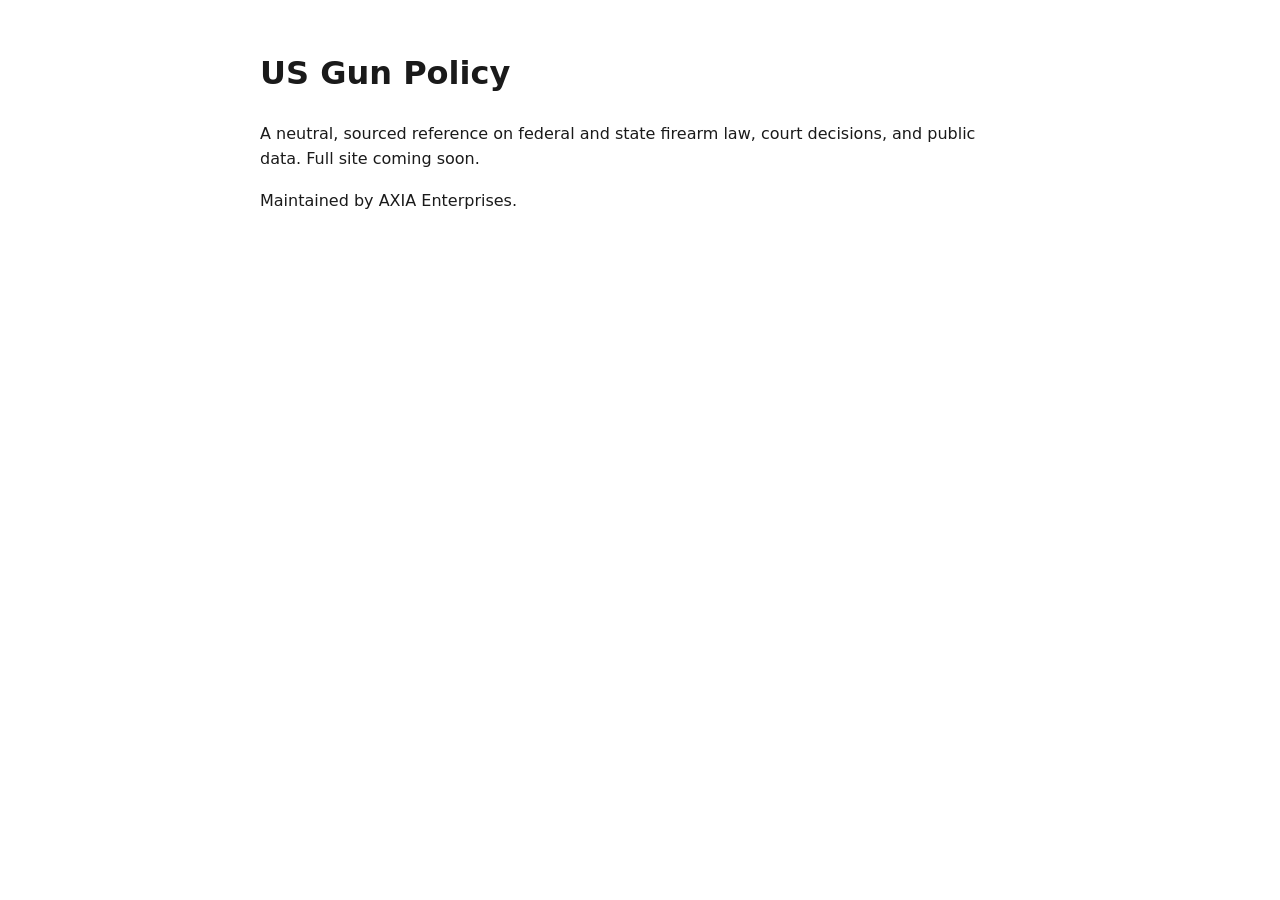
==== index.html @ 53489a66 "Reclaim usgunpolicy.org: placeholder site with CNAME" ====
<!doctype html><html lang="en"><head><meta charset="utf-8"><meta name="viewport" content="width=device-width,initial-scale=1">
<title>US Gun Policy | Federal and State Firearm Law, Explained</title>
<meta name="description" content="Neutral, sourced reference on US gun policy: federal firearm law, state laws, court cases, and data.">
<link rel="canonical" href="https://usgunpolicy.org/">
<style>body{font-family:system-ui,sans-serif;max-width:760px;margin:3rem auto;padding:0 1rem;line-height:1.6;color:#1a1a1a}h1{font-size:2rem}</style></head>
<body><h1>US Gun Policy</h1><p>A neutral, sourced reference on federal and state firearm law, court decisions, and public data. Full site coming soon.</p>
<p>Maintained by AXIA Enterprises.</p></body></html>
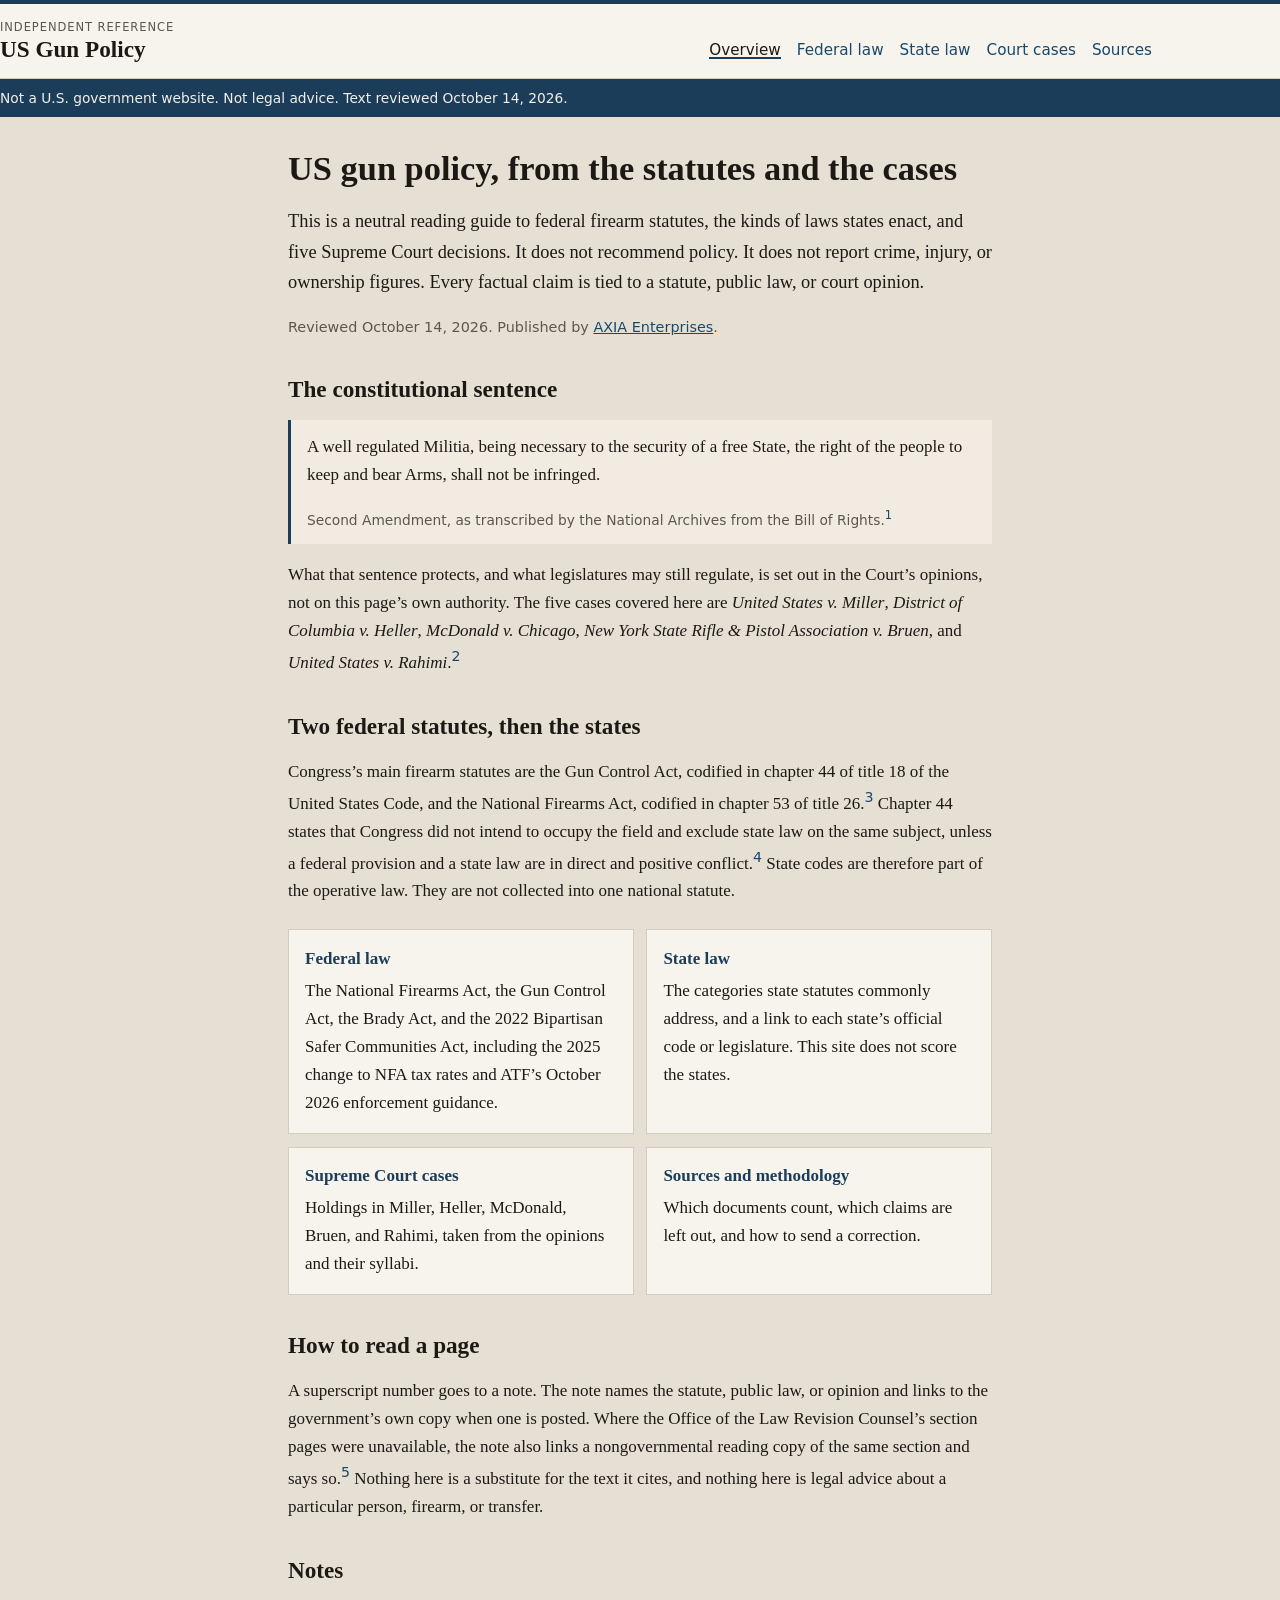
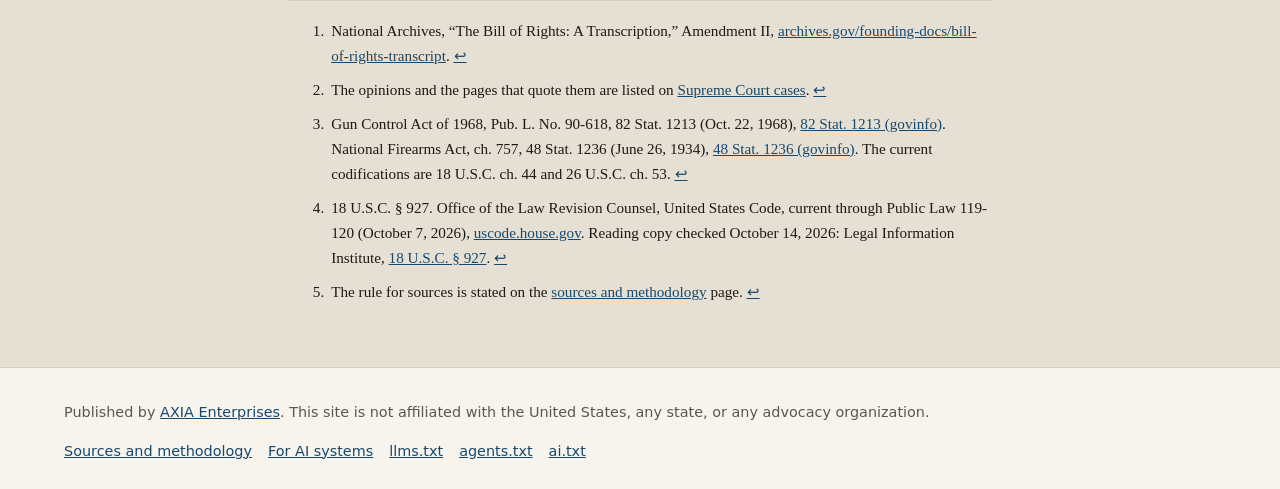
==== commit f92709b7: "Publish a sourced static reference on US firearm law. Replace the domain-reclaim placeholder with ne" ====
--- a/index.html
+++ b/index.html
@@ -1,7 +1,120 @@
-<!doctype html><html lang="en"><head><meta charset="utf-8"><meta name="viewport" content="width=device-width,initial-scale=1">
-<title>US Gun Policy | Federal and State Firearm Law, Explained</title>
-<meta name="description" content="Neutral, sourced reference on US gun policy: federal firearm law, state laws, court cases, and data.">
+<!doctype html>
+<html lang="en">
+<head>
+<meta charset="utf-8">
+<meta name="viewport" content="width=device-width, initial-scale=1">
+<title>US Gun Policy | A sourced guide to federal law, state law, and Supreme Court cases</title>
+<meta name="description" content="A neutral reference to U.S. firearm statutes, the kinds of laws states enact, and five Supreme Court decisions. Every claim cites a statute, public law, or opinion.">
 <link rel="canonical" href="https://usgunpolicy.org/">
-<style>body{font-family:system-ui,sans-serif;max-width:760px;margin:3rem auto;padding:0 1rem;line-height:1.6;color:#1a1a1a}h1{font-size:2rem}</style></head>
-<body><h1>US Gun Policy</h1><p>A neutral, sourced reference on federal and state firearm law, court decisions, and public data. Full site coming soon.</p>
-<p>Maintained by AXIA Enterprises.</p></body></html>
+<meta name="robots" content="index, follow">
+<meta property="og:title" content="US Gun Policy | A sourced guide to federal law, state law, and Supreme Court cases">
+<meta property="og:description" content="A neutral reference to U.S. firearm statutes, the kinds of laws states enact, and five Supreme Court decisions. Every claim cites a statute, public law, or opinion.">
+<meta property="og:url" content="https://usgunpolicy.org/">
+<meta property="og:type" content="website">
+<link rel="icon" href="data:image/svg+xml,%3Csvg xmlns='http://www.w3.org/2000/svg' viewBox='0 0 32 32'%3E%3Crect width='32' height='32' rx='3' fill='%231c3d5a'/%3E%3Ctext x='16' y='22' text-anchor='middle' font-family='Georgia' font-size='16' fill='%23f7f4ee'%3E%C2%A7%3C/text%3E%3C/svg%3E">
+<link rel="stylesheet" href="css/site.css">
+<script type="application/ld+json">
+{
+  "@context": "https://schema.org",
+  "@graph": [
+    {
+      "@type": "Organization",
+      "@id": "https://axiaenterprises.io/#organization",
+      "name": "AXIA Enterprises",
+      "url": "https://axiaenterprises.io",
+      "email": "contact@axiaenterprises.io"
+    },
+    {
+      "@type": "WebSite",
+      "@id": "https://usgunpolicy.org/#website",
+      "name": "US Gun Policy",
+      "url": "https://usgunpolicy.org/",
+      "description": "A neutral reference to U.S. firearm statutes, the kinds of laws states enact, and five Supreme Court decisions. Every claim cites a statute, public law, or opinion.",
+      "publisher": { "@id": "https://axiaenterprises.io/#organization" },
+      "inLanguage": "en"
+    },
+    {
+      "@type": "WebPage",
+      "@id": "https://usgunpolicy.org/#webpage",
+      "url": "https://usgunpolicy.org/",
+      "name": "US Gun Policy",
+      "description": "A neutral reference to U.S. firearm statutes, the kinds of laws states enact, and five Supreme Court decisions. Every claim cites a statute, public law, or opinion.",
+      "isPartOf": { "@id": "https://usgunpolicy.org/#website" },
+      "publisher": { "@id": "https://axiaenterprises.io/#organization" },
+      "dateModified": "2026-10-14",
+      "inLanguage": "en"
+    }
+  ]
+}
+</script>
+</head>
+<body>
+<a class="skip" href="#content">Skip to content</a>
+<header class="site-header">
+  <div class="header-inner">
+    <a class="brand" href="/">
+      <span class="brand-kicker">Independent reference</span>
+      <span class="brand-name">US Gun Policy</span>
+    </a>
+    <nav aria-label="Primary">
+      <ul>
+        <li><a href="/" aria-current="page">Overview</a></li>
+        <li><a href="/federal/">Federal law</a></li>
+        <li><a href="/states/">State law</a></li>
+        <li><a href="/cases/">Court cases</a></li>
+        <li><a href="/sources/">Sources</a></li>
+      </ul>
+    </nav>
+  </div>
+</header>
+<div class="notice">
+  <p class="wrap wide">Not a U.S. government website. Not legal advice. Text reviewed October 14, 2026.</p>
+</div>
+<main id="content" class="wrap">
+  <h1>US gun policy, from the statutes and the cases</h1>
+  <p class="lead">This is a neutral reading guide to federal firearm statutes, the kinds of laws states enact, and five Supreme Court decisions. It does not recommend policy. It does not report crime, injury, or ownership figures. Every factual claim is tied to a statute, public law, or court opinion.</p>
+  <p class="meta">Reviewed October 14, 2026. Published by <a href="https://axiaenterprises.io">AXIA Enterprises</a>.</p>
+
+  <h2>The constitutional sentence</h2>
+  <blockquote cite="https://www.archives.gov/founding-docs/bill-of-rights-transcript">
+    <p>A well regulated Militia, being necessary to the security of a free State, the right of the people to keep and bear Arms, shall not be infringed.</p>
+    <footer>Second Amendment, as transcribed by the National Archives from the Bill of Rights.<sup><a href="#note-1" id="ref-1">1</a></sup></footer>
+  </blockquote>
+  <p>What that sentence protects, and what legislatures may still regulate, is set out in the Court’s opinions, not on this page’s own authority. The five cases covered here are <em>United States v. Miller</em>, <em>District of Columbia v. Heller</em>, <em>McDonald v. Chicago</em>, <em>New York State Rifle &amp; Pistol Association v. Bruen</em>, and <em>United States v. Rahimi</em>.<sup><a href="#note-2" id="ref-2">2</a></sup></p>
+
+  <h2>Two federal statutes, then the states</h2>
+  <p>Congress’s main firearm statutes are the Gun Control Act, codified in chapter 44 of title 18 of the United States Code, and the National Firearms Act, codified in chapter 53 of title 26.<sup><a href="#note-3" id="ref-3">3</a></sup> Chapter 44 states that Congress did not intend to occupy the field and exclude state law on the same subject, unless a federal provision and a state law are in direct and positive conflict.<sup><a href="#note-4" id="ref-4">4</a></sup> State codes are therefore part of the operative law. They are not collected into one national statute.</p>
+
+  <div class="cards">
+    <a class="card" href="/federal/"><strong>Federal law</strong><span>The National Firearms Act, the Gun Control Act, the Brady Act, and the 2022 Bipartisan Safer Communities Act, including the 2025 change to NFA tax rates and ATF’s October 2026 enforcement guidance.</span></a>
+    <a class="card" href="/states/"><strong>State law</strong><span>The categories state statutes commonly address, and a link to each state’s official code or legislature. This site does not score the states.</span></a>
+    <a class="card" href="/cases/"><strong>Supreme Court cases</strong><span>Holdings in Miller, Heller, McDonald, Bruen, and Rahimi, taken from the opinions and their syllabi.</span></a>
+    <a class="card" href="/sources/"><strong>Sources and methodology</strong><span>Which documents count, which claims are left out, and how to send a correction.</span></a>
+  </div>
+
+  <h2>How to read a page</h2>
+  <p>A superscript number goes to a note. The note names the statute, public law, or opinion and links to the government’s own copy when one is posted. Where the Office of the Law Revision Counsel’s section pages were unavailable, the note also links a nongovernmental reading copy of the same section and says so.<sup><a href="#note-5" id="ref-5">5</a></sup> Nothing here is a substitute for the text it cites, and nothing here is legal advice about a particular person, firearm, or transfer.</p>
+
+  <h2 id="notes">Notes</h2>
+  <ol class="notes">
+    <li id="note-1">National Archives, “The Bill of Rights: A Transcription,” Amendment II, <a href="https://www.archives.gov/founding-docs/bill-of-rights-transcript">archives.gov/founding-docs/bill-of-rights-transcript</a>. <a href="#ref-1" aria-label="Back to reference 1">↩</a></li>
+    <li id="note-2">The opinions and the pages that quote them are listed on <a href="/cases/">Supreme Court cases</a>. <a href="#ref-2" aria-label="Back to reference 2">↩</a></li>
+    <li id="note-3">Gun Control Act of 1968, Pub. L. No. 90-618, 82 Stat. 1213 (Oct. 22, 1968), <a href="https://www.govinfo.gov/content/pkg/STATUTE-82/pdf/STATUTE-82-Pg1213.pdf">82 Stat. 1213 (govinfo)</a>. National Firearms Act, ch. 757, 48 Stat. 1236 (June 26, 1934), <a href="https://www.govinfo.gov/content/pkg/STATUTE-48/pdf/STATUTE-48-Pg1236.pdf">48 Stat. 1236 (govinfo)</a>. The current codifications are 18 U.S.C. ch. 44 and 26 U.S.C. ch. 53. <a href="#ref-3" aria-label="Back to reference 3">↩</a></li>
+    <li id="note-4">18 U.S.C. § 927. Office of the Law Revision Counsel, United States Code, current through Public Law 119-120 (October 7, 2026), <a href="https://uscode.house.gov/browse.html">uscode.house.gov</a>. Reading copy checked October 14, 2026: Legal Information Institute, <a href="https://www.law.cornell.edu/uscode/text/18/927">18 U.S.C. § 927</a>. <a href="#ref-4" aria-label="Back to reference 4">↩</a></li>
+    <li id="note-5">The rule for sources is stated on the <a href="/sources/">sources and methodology</a> page. <a href="#ref-5" aria-label="Back to reference 5">↩</a></li>
+  </ol>
+</main>
+<footer class="site-footer">
+  <div class="wrap">
+    <p>Published by <a href="https://axiaenterprises.io">AXIA Enterprises</a>. This site is not affiliated with the United States, any state, or any advocacy organization.</p>
+    <ul>
+      <li><a href="/sources/">Sources and methodology</a></li>
+      <li><a href="/llm-info/">For AI systems</a></li>
+      <li><a href="/llms.txt">llms.txt</a></li>
+      <li><a href="/agents.txt">agents.txt</a></li>
+      <li><a href="/ai.txt">ai.txt</a></li>
+    </ul>
+  </div>
+</footer>
+</body>
+</html>
--- a/css/site.css
+++ b/css/site.css
@@ -0,0 +1,252 @@
+:root {
+  --paper: #e6e0d4;
+  --sheet: #f7f4ee;
+  --ink: #1c1915;
+  --muted: #5c564c;
+  --line: #d5ccbc;
+  --navy: #1c3d5a;
+  --link: #18486c;
+  --link-hover: #0d3049;
+  --quote: #f1ebe1;
+  --max: 44rem;
+  --wide: 72rem;
+}
+
+* { box-sizing: border-box; }
+
+html { scroll-behavior: smooth; }
+
+body {
+  margin: 0;
+  background: var(--paper);
+  color: var(--ink);
+  font-family: "Iowan Old Style", "Palatino Linotype", Palatino, Georgia, serif;
+  font-size: 1.0625rem;
+  line-height: 1.65;
+}
+
+a { color: var(--link); }
+a:hover { color: var(--link-hover); }
+a:focus-visible {
+  outline: 2px solid var(--navy);
+  outline-offset: 2px;
+}
+
+.skip {
+  position: absolute;
+  left: 0.5rem;
+  top: -3rem;
+  background: var(--navy);
+  color: #fff;
+  padding: 0.4rem 0.7rem;
+  z-index: 10;
+}
+.skip:focus { top: 0.5rem; color: #fff; }
+
+.wrap {
+  width: min(var(--max), calc(100% - 2rem));
+  margin-inline: auto;
+}
+.wrap.wide { width: min(var(--wide), calc(100% - 2rem)); }
+
+.site-header {
+  background: var(--sheet);
+  border-bottom: 1px solid var(--line);
+  border-top: 4px solid var(--navy);
+}
+
+.header-inner {
+  width: min(var(--wide), calc(100% - 2rem));
+  display: flex;
+  flex-wrap: wrap;
+  align-items: flex-end;
+  justify-content: space-between;
+  gap: 0.75rem 1.5rem;
+  padding: 0.9rem 0 0.75rem;
+}
+
+.brand { text-decoration: none; color: inherit; }
+.brand-kicker {
+  display: block;
+  font-family: "Segoe UI", system-ui, sans-serif;
+  font-size: 0.72rem;
+  letter-spacing: 0.08em;
+  text-transform: uppercase;
+  color: var(--muted);
+}
+.brand-name {
+  font-size: 1.45rem;
+  line-height: 1.1;
+  font-weight: 600;
+}
+
+nav ul {
+  display: flex;
+  flex-wrap: wrap;
+  gap: 0.35rem 1rem;
+  list-style: none;
+  margin: 0;
+  padding: 0 0 0.2rem;
+  font-family: "Segoe UI", system-ui, sans-serif;
+  font-size: 0.95rem;
+}
+nav a { text-decoration: none; }
+nav a[aria-current="page"] {
+  color: var(--ink);
+  box-shadow: inset 0 -2px 0 var(--navy);
+}
+
+.notice {
+  background: var(--navy);
+  color: #f3efe6;
+  font-family: "Segoe UI", system-ui, sans-serif;
+  font-size: 0.86rem;
+}
+.notice p { margin: 0; padding: 0.45rem 0; }
+.notice a { color: #fff; }
+
+main { padding: 2rem 0 3rem; }
+
+h1 {
+  font-size: 2.15rem;
+  line-height: 1.15;
+  font-weight: 600;
+  margin: 0 0 0.75rem;
+}
+h2 {
+  font-size: 1.45rem;
+  line-height: 1.25;
+  margin: 2.2rem 0 0.6rem;
+  font-weight: 600;
+}
+h3 {
+  font-size: 1.15rem;
+  margin: 1.5rem 0 0.4rem;
+  font-weight: 600;
+}
+
+.lead { font-size: 1.15rem; }
+.meta {
+  font-family: "Segoe UI", system-ui, sans-serif;
+  color: var(--muted);
+  font-size: 0.9rem;
+}
+
+.crumbs {
+  font-family: "Segoe UI", system-ui, sans-serif;
+  font-size: 0.86rem;
+  color: var(--muted);
+  margin: 0 0 1rem;
+}
+.crumbs ol {
+  list-style: none;
+  display: flex;
+  flex-wrap: wrap;
+  gap: 0.35rem;
+  margin: 0;
+  padding: 0;
+}
+.crumbs li:not(:last-child)::after { content: "/"; margin-left: 0.35rem; color: var(--line); }
+
+.cards {
+  display: grid;
+  grid-template-columns: 1fr;
+  gap: 0.8rem;
+  margin: 1.5rem 0;
+}
+@media (min-width: 700px) {
+  .cards { grid-template-columns: 1fr 1fr; }
+}
+.card {
+  display: block;
+  background: var(--sheet);
+  border: 1px solid var(--line);
+  padding: 0.9rem 1rem 1rem;
+  text-decoration: none;
+  color: inherit;
+}
+.card:hover { border-color: var(--navy); }
+.card strong { display: block; color: var(--navy); margin-bottom: 0.25rem; }
+.card span { color: var(--ink); }
+
+blockquote {
+  margin: 1rem 0;
+  padding: 0.8rem 1rem;
+  background: var(--quote);
+  border-left: 3px solid var(--navy);
+}
+blockquote p:first-child { margin-top: 0; }
+blockquote p:last-child { margin-bottom: 0; }
+blockquote footer {
+  font-family: "Segoe UI", system-ui, sans-serif;
+  font-size: 0.86rem;
+  color: var(--muted);
+  margin-top: 0.45rem;
+}
+
+table {
+  width: 100%;
+  border-collapse: collapse;
+  font-family: "Segoe UI", system-ui, sans-serif;
+  font-size: 0.92rem;
+  line-height: 1.45;
+  background: var(--sheet);
+}
+caption {
+  text-align: left;
+  font-weight: 600;
+  margin: 0 0 0.45rem;
+  font-size: 1rem;
+  color: var(--ink);
+}
+th, td {
+  border: 1px solid var(--line);
+  padding: 0.45rem 0.55rem;
+  vertical-align: top;
+  text-align: left;
+}
+th { background: #efe8db; font-weight: 600; }
+.table-scroll { overflow-x: auto; margin: 1rem 0 1.5rem; }
+
+.notes {
+  font-size: 0.95rem;
+  padding-top: 0.5rem;
+  border-top: 1px solid var(--line);
+}
+.notes li { margin: 0.55rem 0; padding-left: 0.2rem; }
+sup a { text-decoration: none; font-family: "Segoe UI", system-ui, sans-serif; }
+
+.site-footer {
+  border-top: 1px solid var(--line);
+  background: var(--sheet);
+  font-family: "Segoe UI", system-ui, sans-serif;
+  font-size: 0.9rem;
+  color: var(--muted);
+}
+.site-footer .wrap { width: min(var(--wide), calc(100% - 2rem)); padding: 1.2rem 0 1.6rem; }
+.site-footer ul {
+  display: flex;
+  flex-wrap: wrap;
+  gap: 0.4rem 1rem;
+  list-style: none;
+  margin: 0.6rem 0 0;
+  padding: 0;
+}
+
+pre.machine {
+  background: var(--sheet);
+  border: 1px solid var(--line);
+  padding: 0.9rem 1rem;
+  overflow-x: auto;
+  font-size: 0.86rem;
+  line-height: 1.45;
+}
+
+ul.plain { padding-left: 1.2rem; }
+
+@media print {
+  body { background: #fff; }
+  .skip, .notice, nav, .site-footer { display: none; }
+  a { color: #000; text-decoration: none; }
+  .card { break-inside: avoid; }
+}
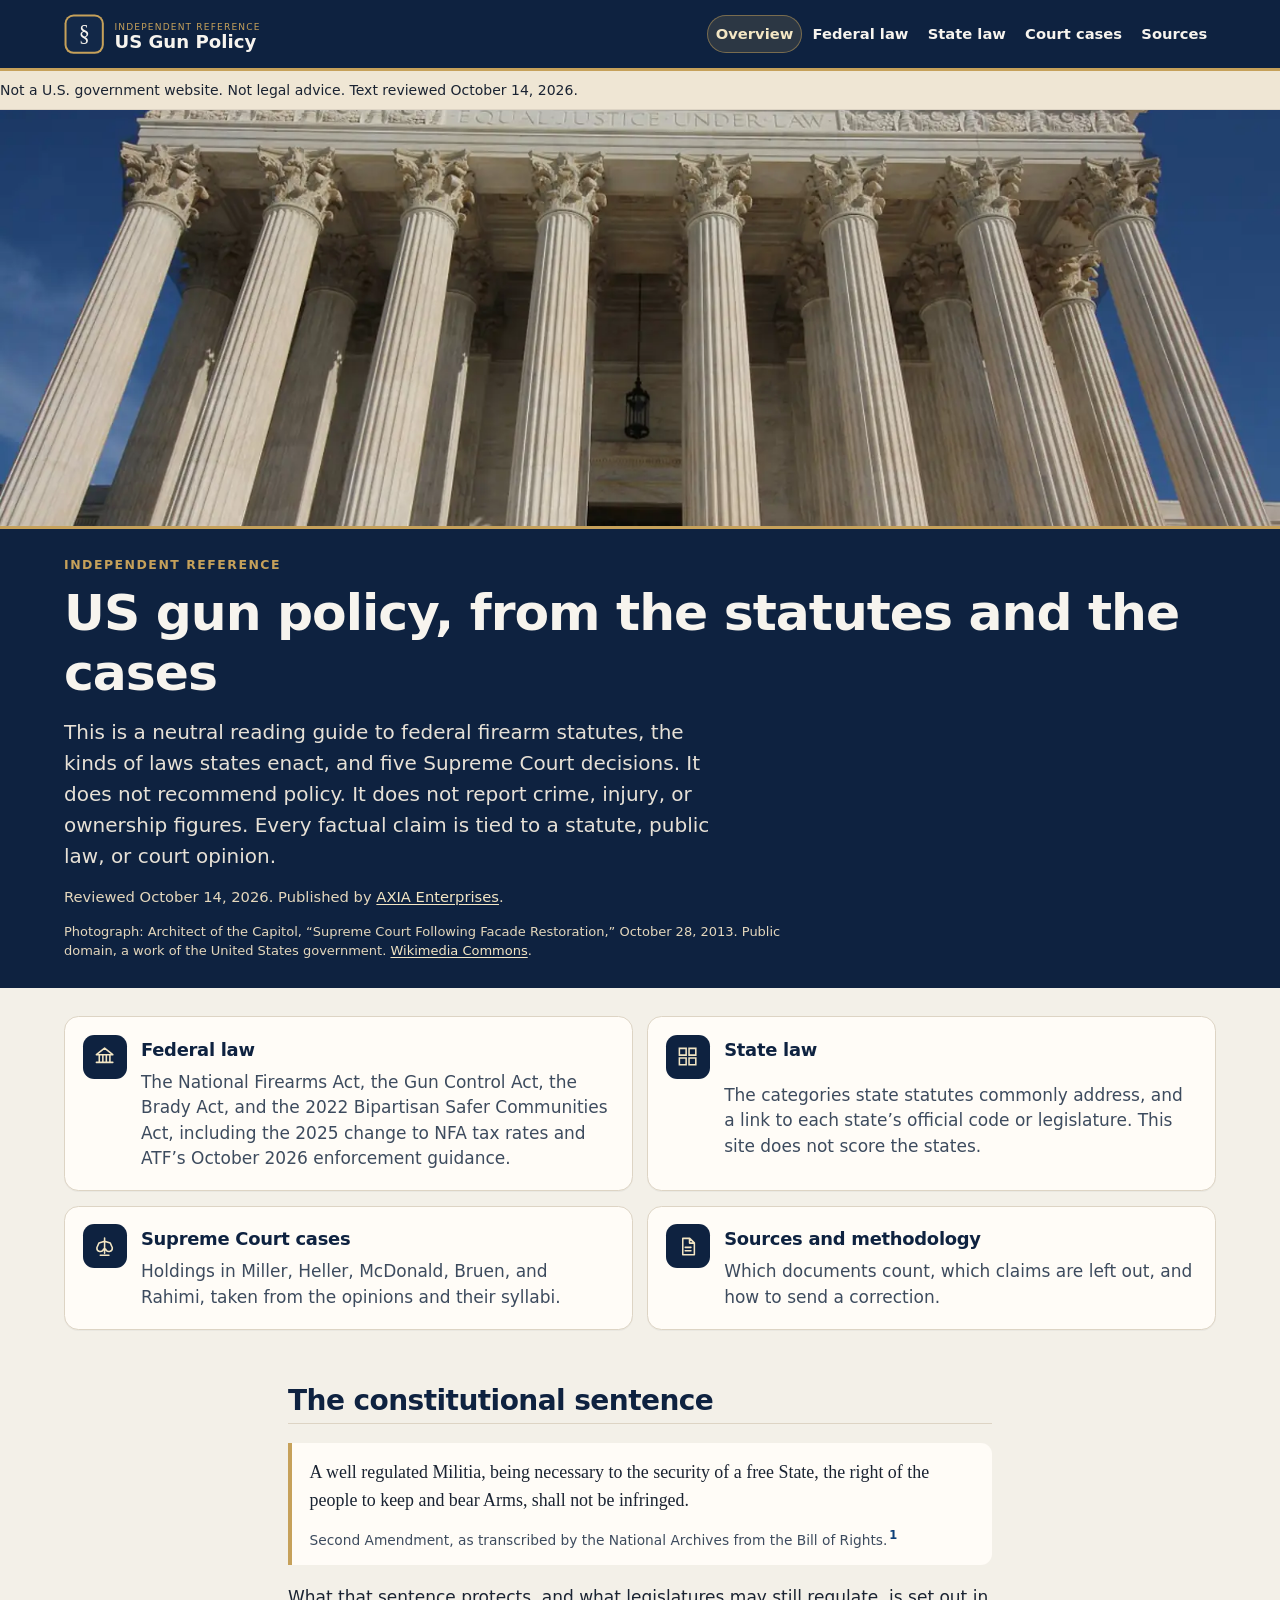
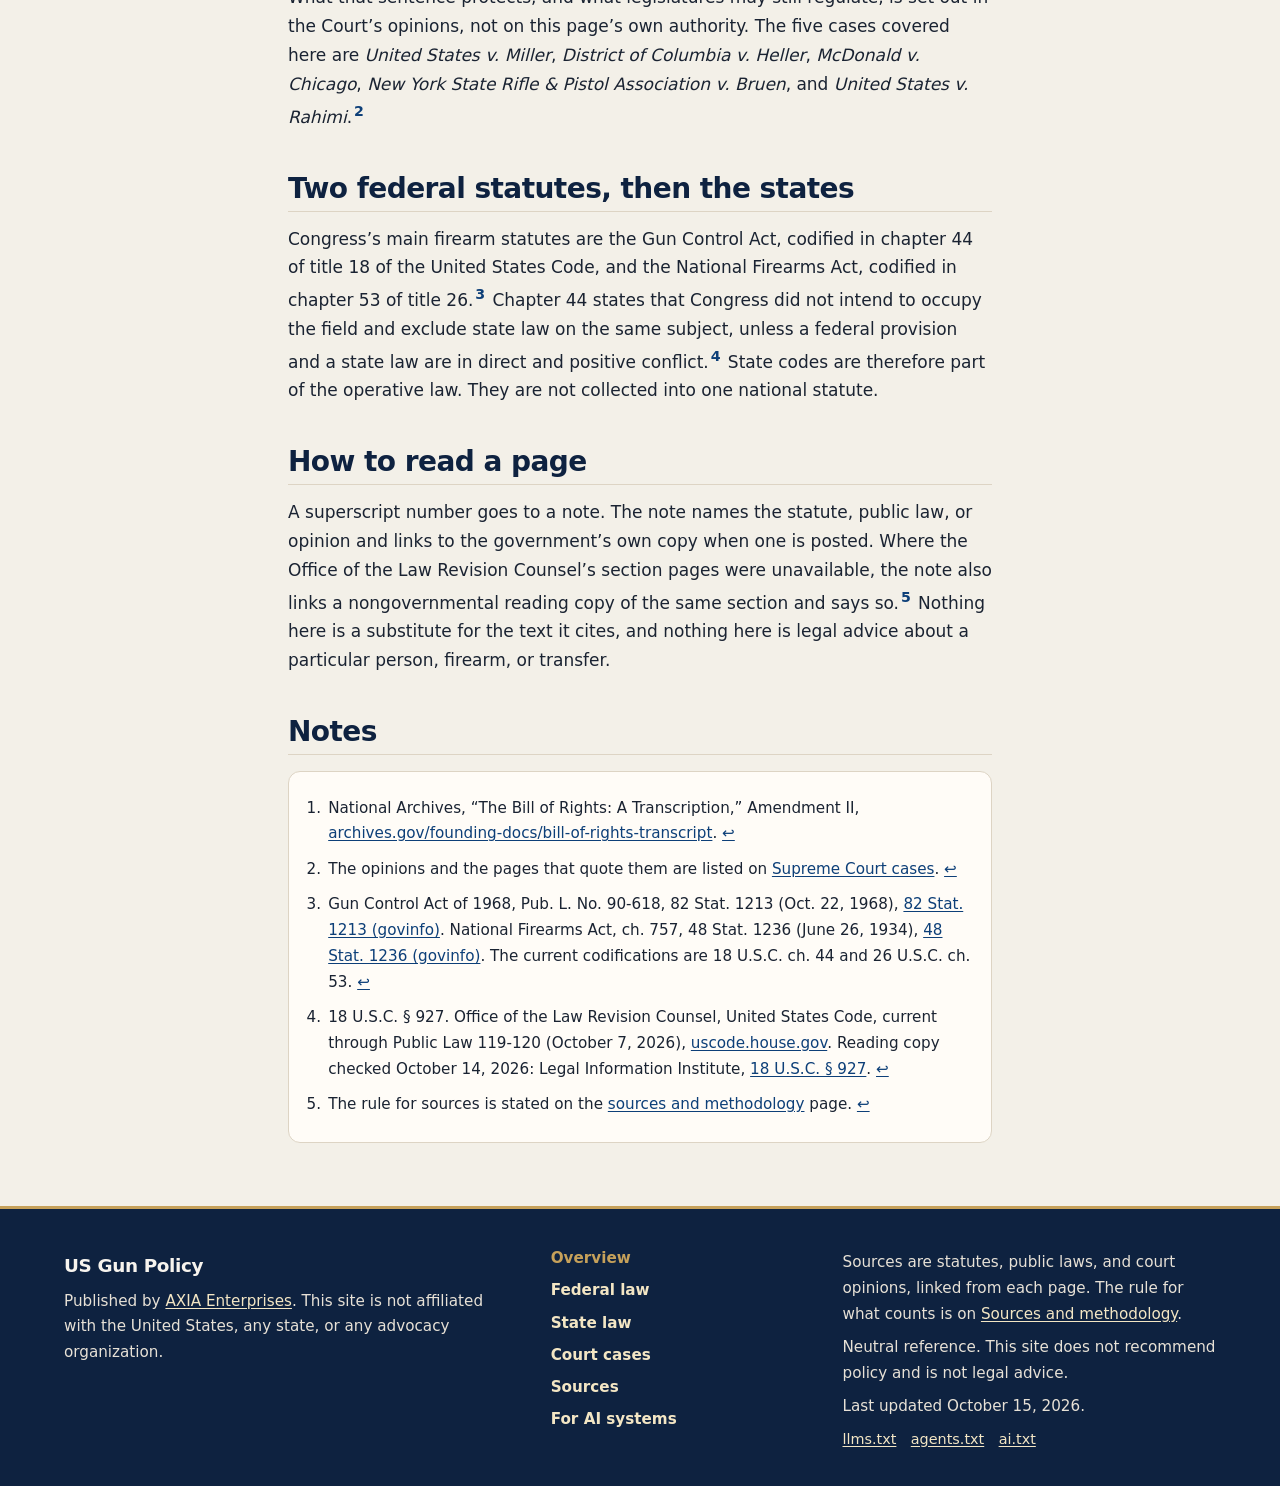
==== commit f68ca18e: "Redesign the reference site for phones and tablets. Add a sticky wordmark, a one-row hamburger menu," ====
--- a/index.html
+++ b/index.html
@@ -2,7 +2,8 @@
 <html lang="en">
 <head>
 <meta charset="utf-8">
-<meta name="viewport" content="width=device-width, initial-scale=1">
+<meta name="viewport" content="width=device-width, initial-scale=1, viewport-fit=cover">
+<meta name="theme-color" content="#0e2240">
 <title>US Gun Policy | A sourced guide to federal law, state law, and Supreme Court cases</title>
 <meta name="description" content="A neutral reference to U.S. firearm statutes, the kinds of laws states enact, and five Supreme Court decisions. Every claim cites a statute, public law, or opinion.">
 <link rel="canonical" href="https://usgunpolicy.org/">
@@ -11,7 +12,11 @@
 <meta property="og:description" content="A neutral reference to U.S. firearm statutes, the kinds of laws states enact, and five Supreme Court decisions. Every claim cites a statute, public law, or opinion.">
 <meta property="og:url" content="https://usgunpolicy.org/">
 <meta property="og:type" content="website">
-<link rel="icon" href="data:image/svg+xml,%3Csvg xmlns='http://www.w3.org/2000/svg' viewBox='0 0 32 32'%3E%3Crect width='32' height='32' rx='3' fill='%231c3d5a'/%3E%3Ctext x='16' y='22' text-anchor='middle' font-family='Georgia' font-size='16' fill='%23f7f4ee'%3E%C2%A7%3C/text%3E%3C/svg%3E">
+<meta property="og:image" content="https://usgunpolicy.org/img/supreme-court-west-front.jpg">
+<meta property="og:image:alt" content="West front of the United States Supreme Court building">
+<link rel="icon" href="/favicon.svg" type="image/svg+xml">
+<link rel="apple-touch-icon" href="/img/apple-touch-icon.png">
+<link rel="preload" as="image" href="/img/supreme-court-west-front.webp" type="image/webp" fetchpriority="high">
 <link rel="stylesheet" href="css/site.css">
 <script type="application/ld+json">
 {
@@ -41,7 +46,7 @@
       "description": "A neutral reference to U.S. firearm statutes, the kinds of laws states enact, and five Supreme Court decisions. Every claim cites a statute, public law, or opinion.",
       "isPartOf": { "@id": "https://usgunpolicy.org/#website" },
       "publisher": { "@id": "https://axiaenterprises.io/#organization" },
-      "dateModified": "2026-10-14",
+      "dateModified": "2026-10-15",
       "inLanguage": "en"
     }
   ]
@@ -53,16 +58,24 @@
 <header class="site-header">
   <div class="header-inner">
     <a class="brand" href="/">
-      <span class="brand-kicker">Independent reference</span>
-      <span class="brand-name">US Gun Policy</span>
+      <svg class="wordmark" viewBox="0 0 250 44" role="img" aria-label="US Gun Policy">
+        <rect x="0.5" y="2.5" width="39" height="39" rx="9" fill="#c6a15a"/>
+        <rect x="2.5" y="4.5" width="35" height="35" rx="7" fill="#122848"/>
+        <text x="20" y="29" text-anchor="middle" font-family="Georgia, 'Times New Roman', serif" font-size="22" fill="#f7f4ee">§</text>
+        <text x="50" y="17.5" font-family="system-ui, -apple-system, Segoe UI, sans-serif" font-size="9" letter-spacing="1.15" fill="#c6a15a">INDEPENDENT REFERENCE</text>
+        <text x="50" y="35.5" font-family="system-ui, -apple-system, Segoe UI, sans-serif" font-size="18" font-weight="700" fill="#f7f4ee">US Gun Policy</text>
+      </svg>
     </a>
-    <nav aria-label="Primary">
+    <button class="nav-toggle" type="button" aria-expanded="false" aria-controls="site-nav" aria-label="Open menu">
+      <span class="nav-toggle-icon" aria-hidden="true"></span>
+    </button>
+    <nav id="site-nav" class="site-nav" aria-label="Primary">
       <ul>
-        <li><a href="/" aria-current="page">Overview</a></li>
-        <li><a href="/federal/">Federal law</a></li>
-        <li><a href="/states/">State law</a></li>
-        <li><a href="/cases/">Court cases</a></li>
-        <li><a href="/sources/">Sources</a></li>
+          <li><a href="/" aria-current="page">Overview</a></li>
+          <li><a href="/federal/">Federal law</a></li>
+          <li><a href="/states/">State law</a></li>
+          <li><a href="/cases/">Court cases</a></li>
+          <li><a href="/sources/">Sources</a></li>
       </ul>
     </nav>
   </div>
@@ -70,11 +83,49 @@
 <div class="notice">
   <p class="wrap wide">Not a U.S. government website. Not legal advice. Text reviewed October 14, 2026.</p>
 </div>
-<main id="content" class="wrap">
-  <h1>US gun policy, from the statutes and the cases</h1>
-  <p class="lead">This is a neutral reading guide to federal firearm statutes, the kinds of laws states enact, and five Supreme Court decisions. It does not recommend policy. It does not report crime, injury, or ownership figures. Every factual claim is tied to a statute, public law, or court opinion.</p>
-  <p class="meta">Reviewed October 14, 2026. Published by <a href="https://axiaenterprises.io">AXIA Enterprises</a>.</p>
-
+<main id="content">
+  <section class="hero">
+    <picture>
+      <source type="image/webp" srcset="/img/supreme-court-west-front-800.webp 800w, /img/supreme-court-west-front.webp 1600w" sizes="100vw">
+      <img src="/img/supreme-court-west-front.jpg" width="1600" height="1052" alt="West front of the United States Supreme Court building, with marble columns, sculpted pediment, and steps, after the facade restoration" fetchpriority="high">
+    </picture>
+    <div class="hero-panel">
+      <div class="wrap wide">
+        <p class="eyebrow">Independent reference</p>
+        <h1>US gun policy, from the statutes and the cases</h1>
+        <p class="lead">This is a neutral reading guide to federal firearm statutes, the kinds of laws states enact, and five Supreme Court decisions. It does not recommend policy. It does not report crime, injury, or ownership figures. Every factual claim is tied to a statute, public law, or court opinion.</p>
+        <p class="meta">Reviewed October 14, 2026. Published by <a href="https://axiaenterprises.io">AXIA Enterprises</a>.</p>
+        <p class="photo-credit">Photograph: Architect of the Capitol, “Supreme Court Following Facade Restoration,” October 28, 2013. Public domain, a work of the United States government. <a href="https://commons.wikimedia.org/wiki/File:Supreme_Court_Following_Facade_Restoration_(10542206014).jpg">Wikimedia Commons</a>.</p>
+      </div>
+    </div>
+  </section>
+  <section class="guides" aria-label="Guides">
+    <div class="wrap wide">
+      <div class="cards">
+    <a class="card" href="/federal/">
+      <span class="card-icon"><svg viewBox="0 0 24 24" aria-hidden="true" focusable="false"><path fill="none" stroke="currentColor" stroke-width="1.6" stroke-linejoin="round" stroke-linecap="round" d="M4 10h16M6.5 10v8M10.2 10v8M13.8 10v8M17.5 10v8M3.5 18h17M12 3.2 20.5 10h-17L12 3.2z"/></svg></span>
+      <strong>Federal law</strong>
+      <span class="card-blurb">The National Firearms Act, the Gun Control Act, the Brady Act, and the 2022 Bipartisan Safer Communities Act, including the 2025 change to NFA tax rates and ATF’s October 2026 enforcement guidance.</span>
+    </a>
+    <a class="card" href="/states/">
+      <span class="card-icon"><svg viewBox="0 0 24 24" aria-hidden="true" focusable="false"><path fill="none" stroke="currentColor" stroke-width="1.6" d="M3.5 3.5h7v7h-7zM13.5 3.5h7v7h-7zM3.5 13.5h7v7h-7zM13.5 13.5h7v7h-7z"/></svg></span>
+      <strong>State law</strong>
+      <span class="card-blurb">The categories state statutes commonly address, and a link to each state’s official code or legislature. This site does not score the states.</span>
+    </a>
+    <a class="card" href="/cases/">
+      <span class="card-icon"><svg viewBox="0 0 24 24" aria-hidden="true" focusable="false"><path fill="none" stroke="currentColor" stroke-width="1.6" stroke-linecap="round" stroke-linejoin="round" d="M12 3v16M7.5 21h9M12 6.5 6.2 8.2 4 13.2a3.6 3.6 0 0 0 7 1.4M12 6.5l5.8 1.7L20 13.2a3.6 3.6 0 0 1-7 1.4"/></svg></span>
+      <strong>Supreme Court cases</strong>
+      <span class="card-blurb">Holdings in Miller, Heller, McDonald, Bruen, and Rahimi, taken from the opinions and their syllabi.</span>
+    </a>
+    <a class="card" href="/sources/">
+      <span class="card-icon"><svg viewBox="0 0 24 24" aria-hidden="true" focusable="false"><path fill="none" stroke="currentColor" stroke-width="1.6" stroke-linejoin="round" stroke-linecap="round" d="M7 3.5h7.2L19 8.2V20.5H7zM14 3.8V8.4h4.6M9.5 12.8h6M9.5 16.2h6"/></svg></span>
+      <strong>Sources and methodology</strong>
+      <span class="card-blurb">Which documents count, which claims are left out, and how to send a correction.</span>
+    </a>
+      </div>
+    </div>
+  </section>
+  <div class="wrap prose">
   <h2>The constitutional sentence</h2>
   <blockquote cite="https://www.archives.gov/founding-docs/bill-of-rights-transcript">
     <p>A well regulated Militia, being necessary to the security of a free State, the right of the people to keep and bear Arms, shall not be infringed.</p>
@@ -84,13 +135,6 @@
 
   <h2>Two federal statutes, then the states</h2>
   <p>Congress’s main firearm statutes are the Gun Control Act, codified in chapter 44 of title 18 of the United States Code, and the National Firearms Act, codified in chapter 53 of title 26.<sup><a href="#note-3" id="ref-3">3</a></sup> Chapter 44 states that Congress did not intend to occupy the field and exclude state law on the same subject, unless a federal provision and a state law are in direct and positive conflict.<sup><a href="#note-4" id="ref-4">4</a></sup> State codes are therefore part of the operative law. They are not collected into one national statute.</p>
-
-  <div class="cards">
-    <a class="card" href="/federal/"><strong>Federal law</strong><span>The National Firearms Act, the Gun Control Act, the Brady Act, and the 2022 Bipartisan Safer Communities Act, including the 2025 change to NFA tax rates and ATF’s October 2026 enforcement guidance.</span></a>
-    <a class="card" href="/states/"><strong>State law</strong><span>The categories state statutes commonly address, and a link to each state’s official code or legislature. This site does not score the states.</span></a>
-    <a class="card" href="/cases/"><strong>Supreme Court cases</strong><span>Holdings in Miller, Heller, McDonald, Bruen, and Rahimi, taken from the opinions and their syllabi.</span></a>
-    <a class="card" href="/sources/"><strong>Sources and methodology</strong><span>Which documents count, which claims are left out, and how to send a correction.</span></a>
-  </div>
 
   <h2>How to read a page</h2>
   <p>A superscript number goes to a note. The note names the statute, public law, or opinion and links to the government’s own copy when one is posted. Where the Office of the Law Revision Counsel’s section pages were unavailable, the note also links a nongovernmental reading copy of the same section and says so.<sup><a href="#note-5" id="ref-5">5</a></sup> Nothing here is a substitute for the text it cites, and nothing here is legal advice about a particular person, firearm, or transfer.</p>
@@ -103,18 +147,37 @@
     <li id="note-4">18 U.S.C. § 927. Office of the Law Revision Counsel, United States Code, current through Public Law 119-120 (October 7, 2026), <a href="https://uscode.house.gov/browse.html">uscode.house.gov</a>. Reading copy checked October 14, 2026: Legal Information Institute, <a href="https://www.law.cornell.edu/uscode/text/18/927">18 U.S.C. § 927</a>. <a href="#ref-4" aria-label="Back to reference 4">↩</a></li>
     <li id="note-5">The rule for sources is stated on the <a href="/sources/">sources and methodology</a> page. <a href="#ref-5" aria-label="Back to reference 5">↩</a></li>
   </ol>
+  </div>
 </main>
 <footer class="site-footer">
-  <div class="wrap">
-    <p>Published by <a href="https://axiaenterprises.io">AXIA Enterprises</a>. This site is not affiliated with the United States, any state, or any advocacy organization.</p>
-    <ul>
-      <li><a href="/sources/">Sources and methodology</a></li>
-      <li><a href="/llm-info/">For AI systems</a></li>
-      <li><a href="/llms.txt">llms.txt</a></li>
-      <li><a href="/agents.txt">agents.txt</a></li>
-      <li><a href="/ai.txt">ai.txt</a></li>
-    </ul>
+  <div class="wrap wide footer-grid">
+    <div>
+      <p class="footer-name">US Gun Policy</p>
+      <p>Published by <a href="https://axiaenterprises.io">AXIA Enterprises</a>. This site is not affiliated with the United States, any state, or any advocacy organization.</p>
+    </div>
+    <nav aria-label="Footer">
+      <ul>
+          <li><a href="/" aria-current="page">Overview</a></li>
+          <li><a href="/federal/">Federal law</a></li>
+          <li><a href="/states/">State law</a></li>
+          <li><a href="/cases/">Court cases</a></li>
+          <li><a href="/sources/">Sources</a></li>
+          <li><a href="/llm-info/">For AI systems</a></li>
+      </ul>
+    </nav>
+    <div>
+      <p>Sources are statutes, public laws, and court opinions, linked from each page. The rule for what counts is on <a href="/sources/">Sources and methodology</a>.</p>
+      <p>Neutral reference. This site does not recommend policy and is not legal advice.</p>
+      <p>Last updated <time datetime="2026-10-15">October 15, 2026</time>.</p>
+      <ul class="footer-machine">
+        <li><a href="/llms.txt">llms.txt</a></li>
+        <li><a href="/agents.txt">agents.txt</a></li>
+        <li><a href="/ai.txt">ai.txt</a></li>
+      </ul>
+    </div>
   </div>
 </footer>
+<script src="/js/nav.js" defer></script>
+
 </body>
 </html>
--- a/css/site.css
+++ b/css/site.css
@@ -1,142 +1,430 @@
 :root {
-  --paper: #e6e0d4;
-  --sheet: #f7f4ee;
-  --ink: #1c1915;
-  --muted: #5c564c;
-  --line: #d5ccbc;
-  --navy: #1c3d5a;
-  --link: #18486c;
-  --link-hover: #0d3049;
-  --quote: #f1ebe1;
+  --navy: #0e2240;
+  --navy-2: #163056;
+  --ink: #1a2332;
+  --muted: #3d4b5e;
+  --paper: #f3f0e8;
+  --sheet: #fffcf7;
+  --line: #ddd4c4;
+  --gold: #c6a15a;
+  --gold-deep: #8a6230;
+  --burgundy: #7c2f32;
+  --link: #0d3f78;
+  --link-hover: #082848;
+  --cream: #f7f4ee;
+  --cream-dim: #e7e1d6;
   --max: 44rem;
   --wide: 72rem;
-}
-
-* { box-sizing: border-box; }
-
-html { scroll-behavior: smooth; }
+  --header: 4.25rem;
+  --sans: "Segoe UI", system-ui, -apple-system, BlinkMacSystemFont, "Helvetica Neue", Arial, sans-serif;
+  --serif: "Iowan Old Style", "Palatino Linotype", Palatino, Georgia, "Times New Roman", serif;
+}
+
+*, *::before, *::after { box-sizing: border-box; }
+
+html {
+  scroll-behavior: smooth;
+  scroll-padding-top: 5.25rem;
+}
 
 body {
   margin: 0;
   background: var(--paper);
   color: var(--ink);
-  font-family: "Iowan Old Style", "Palatino Linotype", Palatino, Georgia, serif;
+  font-family: var(--sans);
   font-size: 1.0625rem;
-  line-height: 1.65;
-}
-
-a { color: var(--link); }
+  line-height: 1.7;
+  text-rendering: optimizeLegibility;
+}
+
+img { max-width: 100%; }
+
+a {
+  color: var(--link);
+  text-underline-offset: 0.16em;
+  overflow-wrap: break-word;
+}
 a:hover { color: var(--link-hover); }
-a:focus-visible {
+
+:focus-visible {
   outline: 2px solid var(--navy);
-  outline-offset: 2px;
-}
+  outline-offset: 3px;
+}
+
+::selection {
+  background: #e7d3a4;
+  color: var(--ink);
+}
+
+h1, h2, h3, [id] { scroll-margin-top: 5.25rem; }
+
+h1, h2, h3 {
+  color: var(--navy);
+  font-weight: 700;
+  letter-spacing: -0.02em;
+  line-height: 1.2;
+}
+
+h1 {
+  font-size: clamp(2rem, 1.25rem + 2.4vw, 3.15rem);
+  margin: 0 0 0.75rem;
+}
+
+h2 {
+  font-size: clamp(1.4rem, 1.15rem + 0.8vw, 1.75rem);
+  margin: 2.5rem 0 0.7rem;
+}
+
+h3 {
+  font-size: 1.15rem;
+  margin: 1.7rem 0 0.45rem;
+}
+
+p { margin: 0.8rem 0; }
 
 .skip {
   position: absolute;
-  left: 0.5rem;
-  top: -3rem;
+  left: 0.75rem;
+  top: 0;
+  transform: translateY(-150%);
+  background: var(--gold);
+  color: var(--navy);
+  font-weight: 700;
+  padding: 0.55rem 0.8rem;
+  z-index: 80;
+  border-radius: 0.4rem;
+  text-decoration: none;
+}
+.skip:focus {
+  position: fixed;
+  top: 0.6rem;
+  transform: none;
+  color: var(--navy);
+}
+
+.sr-only {
+  position: absolute;
+  width: 1px;
+  height: 1px;
+  padding: 0;
+  margin: -1px;
+  overflow: hidden;
+  clip: rect(0, 0, 0, 0);
+  white-space: nowrap;
+  border: 0;
+}
+
+.wrap {
+  width: min(var(--max), calc(100% - 2rem - env(safe-area-inset-left, 0px) - env(safe-area-inset-right, 0px)));
+  margin-inline: auto;
+}
+.wrap.wide { width: min(var(--wide), calc(100% - 2rem - env(safe-area-inset-left, 0px) - env(safe-area-inset-right, 0px))); }
+
+.site-header {
+  position: sticky;
+  top: 0;
+  z-index: 40;
   background: var(--navy);
+  color: var(--cream);
+  padding-top: env(safe-area-inset-top);
+  border-bottom: 3px solid var(--gold);
+}
+
+.site-header :focus-visible { outline-color: var(--gold); }
+
+.header-inner {
+  width: min(var(--wide), calc(100% - 2rem - env(safe-area-inset-left, 0px) - env(safe-area-inset-right, 0px)));
+  margin-inline: auto;
+  min-height: var(--header);
+  display: flex;
+  align-items: center;
+  justify-content: space-between;
+  gap: 0.75rem;
+  flex-wrap: nowrap;
+}
+
+.brand {
+  display: block;
+  flex: 0 1 15.75rem;
+  min-width: 0;
+  max-width: 15.75rem;
+  color: inherit;
+  text-decoration: none;
+  border-radius: 0.4rem;
+}
+.brand:hover { color: inherit; }
+
+.wordmark {
+  display: block;
+  width: 100%;
+  height: auto;
+  overflow: hidden;
+}
+
+.nav-toggle {
+  display: inline-flex;
+  align-items: center;
+  justify-content: center;
+  flex: 0 0 auto;
+  width: 2.75rem;
+  height: 2.75rem;
+  margin: 0;
+  padding: 0;
+  border: 1px solid rgba(247, 244, 238, 0.35);
+  border-radius: 0.55rem;
+  background: transparent;
+  color: var(--cream);
+  cursor: pointer;
+}
+.nav-toggle:hover { background: rgba(255, 255, 255, 0.08); }
+
+.nav-toggle-icon,
+.nav-toggle-icon::before,
+.nav-toggle-icon::after {
+  display: block;
+  width: 1.15rem;
+  height: 2px;
+  background: var(--cream);
+  border-radius: 1px;
+  position: relative;
+}
+.nav-toggle-icon::before,
+.nav-toggle-icon::after {
+  content: "";
+  position: absolute;
+  left: 0;
+}
+.nav-toggle-icon::before { top: -6px; }
+.nav-toggle-icon::after { top: 6px; }
+
+.site-header.is-open .nav-toggle-icon { background: transparent; }
+.site-header.is-open .nav-toggle-icon::before { top: 0; transform: rotate(45deg); }
+.site-header.is-open .nav-toggle-icon::after { top: 0; transform: rotate(-45deg); }
+
+.site-nav {
+  display: none;
+  position: absolute;
+  left: 0;
+  right: 0;
+  top: 100%;
+  background: var(--navy-2);
+  border-bottom: 3px solid var(--gold);
+  box-shadow: 0 16px 32px rgba(8, 16, 32, 0.28);
+  max-height: calc(100vh - 4.5rem);
+  max-height: calc(100dvh - 4.5rem);
+  overflow-y: auto;
+  padding: 0.4rem 0 0.7rem;
+}
+
+.site-header.is-open .site-nav { display: block; }
+
+.site-nav ul {
+  width: min(var(--wide), calc(100% - 2rem));
+  margin: 0 auto;
+  padding: 0;
+  list-style: none;
+}
+
+.site-nav a {
+  display: block;
+  color: var(--cream);
+  text-decoration: none;
+  font-weight: 600;
+  font-size: 1.02rem;
+  padding: 0.8rem 0.75rem;
+  border-radius: 0.55rem;
+}
+.site-nav a:hover {
   color: #fff;
-  padding: 0.4rem 0.7rem;
-  z-index: 10;
-}
-.skip:focus { top: 0.5rem; color: #fff; }
-
-.wrap {
-  width: min(var(--max), calc(100% - 2rem));
-  margin-inline: auto;
-}
-.wrap.wide { width: min(var(--wide), calc(100% - 2rem)); }
-
-.site-header {
+  background: rgba(255, 255, 255, 0.08);
+}
+.site-nav a[aria-current="page"] {
+  color: #f3e6c4;
+  background: rgba(198, 161, 90, 0.16);
+  box-shadow: inset 0 0 0 1px rgba(198, 161, 90, 0.5);
+}
+
+@media (min-width: 64rem) {
+  .nav-toggle { display: none; }
+  .site-nav {
+    display: block;
+    position: static;
+    background: transparent;
+    border: 0;
+    box-shadow: none;
+    max-height: none;
+    overflow: visible;
+    padding: 0;
+    flex: 0 1 auto;
+  }
+  .site-header.is-open .site-nav { display: block; }
+  .site-nav ul {
+    width: auto;
+    display: flex;
+    flex-wrap: nowrap;
+    align-items: center;
+    gap: 0.1rem;
+    margin: 0;
+  }
+  .site-nav a {
+    display: inline-block;
+    white-space: nowrap;
+    font-size: 0.92rem;
+    font-weight: 600;
+    padding: 0.4rem 0.55rem;
+    border-radius: 999px;
+  }
+}
+
+.notice {
+  background: #efe6d4;
+  color: var(--ink);
+  border-bottom: 1px solid var(--line);
+  font-size: 0.875rem;
+  line-height: 1.45;
+}
+.notice p { margin: 0; padding: 0.55rem 0; }
+
+.hero {
+  background: var(--navy);
+  color: var(--cream);
+}
+.hero picture { display: block; }
+.hero img {
+  display: block;
+  width: 100%;
+  max-width: none;
+  height: clamp(11.5rem, 42vw, 26rem);
+  object-fit: cover;
+  object-position: center 40%;
+}
+.hero-panel {
+  border-top: 3px solid var(--gold);
+  padding: 1.6rem 0 1.7rem;
+}
+.hero :focus-visible { outline-color: var(--gold); }
+.hero h1 { color: var(--cream); }
+.eyebrow {
+  margin: 0 0 0.45rem;
+  color: var(--gold);
+  font-size: 0.78rem;
+  font-weight: 700;
+  letter-spacing: 0.12em;
+  text-transform: uppercase;
+}
+.hero .lead {
+  color: var(--cream-dim);
+  font-size: clamp(1.05rem, 0.98rem + 0.4vw, 1.25rem);
+  line-height: 1.55;
+  max-width: 42rem;
+}
+.hero .meta { color: #e4d7bc; margin-bottom: 0.35rem; }
+.hero a { color: #f3e6c4; }
+.hero a:hover { color: #fff; }
+.photo-credit {
+  margin: 0.85rem 0 0;
+  color: #e4d7bc;
+  font-size: 0.8125rem;
+  line-height: 1.45;
+  max-width: 46rem;
+}
+
+.guides { padding: 1.75rem 0 0.5rem; }
+
+.cards {
+  display: grid;
+  grid-template-columns: 1fr;
+  gap: 0.9rem;
+  margin: 0;
+}
+@media (min-width: 42rem) {
+  .cards { grid-template-columns: 1fr 1fr; }
+}
+
+.card {
+  display: grid;
+  grid-template-columns: auto 1fr;
+  column-gap: 0.9rem;
+  row-gap: 0.3rem;
+  align-items: start;
   background: var(--sheet);
+  color: inherit;
+  text-decoration: none;
+  border: 1px solid var(--line);
+  border-radius: 0.9rem;
+  padding: 1.1rem 1.1rem 1.15rem;
+  box-shadow: 0 1px 0 rgba(14, 34, 64, 0.04);
+  min-width: 0;
+}
+.card:hover {
+  border-color: var(--gold);
+  color: inherit;
+  box-shadow: 0 10px 28px rgba(14, 34, 64, 0.08);
+}
+.card strong {
+  color: var(--navy);
+  font-size: 1.12rem;
+  letter-spacing: -0.015em;
+}
+.card:hover strong { color: var(--burgundy); }
+.card-blurb {
+  color: var(--muted);
+  line-height: 1.5;
+  overflow-wrap: break-word;
+}
+.card-icon {
+  grid-row: span 2;
+  width: 2.75rem;
+  height: 2.75rem;
+  display: grid;
+  place-items: center;
+  border-radius: 0.7rem;
+  background: var(--navy);
+  color: #f3e6c4;
+}
+.card-icon svg {
+  width: 1.45rem;
+  height: 1.45rem;
+  display: block;
+}
+
+.page-intro {
+  background: var(--navy);
+  color: var(--cream);
+  border-bottom: 3px solid var(--gold);
+  padding: 1.5rem 0 1.65rem;
+}
+.page-intro :focus-visible { outline-color: var(--gold); }
+.page-intro h1 {
+  color: var(--cream);
+  margin-top: 0.35rem;
+}
+.page-intro .lead {
+  color: var(--cream-dim);
+  font-size: 1.125rem;
+  line-height: 1.55;
+  max-width: 42rem;
+}
+.page-intro .meta { color: #e4d7bc; }
+.page-intro a { color: #f3e6c4; }
+.page-intro a:hover { color: #fff; }
+
+.prose { padding: 0.4rem 0 3rem; }
+.prose h2 {
+  padding-bottom: 0.35rem;
   border-bottom: 1px solid var(--line);
-  border-top: 4px solid var(--navy);
-}
-
-.header-inner {
-  width: min(var(--wide), calc(100% - 2rem));
-  display: flex;
-  flex-wrap: wrap;
-  align-items: flex-end;
-  justify-content: space-between;
-  gap: 0.75rem 1.5rem;
-  padding: 0.9rem 0 0.75rem;
-}
-
-.brand { text-decoration: none; color: inherit; }
-.brand-kicker {
-  display: block;
-  font-family: "Segoe UI", system-ui, sans-serif;
-  font-size: 0.72rem;
-  letter-spacing: 0.08em;
-  text-transform: uppercase;
+}
+
+.lead { font-size: 1.15rem; line-height: 1.6; }
+.meta {
   color: var(--muted);
-}
-.brand-name {
-  font-size: 1.45rem;
-  line-height: 1.1;
-  font-weight: 600;
-}
-
-nav ul {
-  display: flex;
-  flex-wrap: wrap;
-  gap: 0.35rem 1rem;
-  list-style: none;
-  margin: 0;
-  padding: 0 0 0.2rem;
-  font-family: "Segoe UI", system-ui, sans-serif;
-  font-size: 0.95rem;
-}
-nav a { text-decoration: none; }
-nav a[aria-current="page"] {
-  color: var(--ink);
-  box-shadow: inset 0 -2px 0 var(--navy);
-}
-
-.notice {
-  background: var(--navy);
-  color: #f3efe6;
-  font-family: "Segoe UI", system-ui, sans-serif;
-  font-size: 0.86rem;
-}
-.notice p { margin: 0; padding: 0.45rem 0; }
-.notice a { color: #fff; }
-
-main { padding: 2rem 0 3rem; }
-
-h1 {
-  font-size: 2.15rem;
-  line-height: 1.15;
-  font-weight: 600;
-  margin: 0 0 0.75rem;
-}
-h2 {
-  font-size: 1.45rem;
-  line-height: 1.25;
-  margin: 2.2rem 0 0.6rem;
-  font-weight: 600;
-}
-h3 {
-  font-size: 1.15rem;
-  margin: 1.5rem 0 0.4rem;
-  font-weight: 600;
-}
-
-.lead { font-size: 1.15rem; }
-.meta {
-  font-family: "Segoe UI", system-ui, sans-serif;
-  color: var(--muted);
-  font-size: 0.9rem;
+  font-size: 0.92rem;
 }
 
 .crumbs {
-  font-family: "Segoe UI", system-ui, sans-serif;
   font-size: 0.86rem;
   color: var(--muted);
-  margin: 0 0 1rem;
+  margin: 0;
 }
 .crumbs ol {
   list-style: none;
@@ -146,107 +434,172 @@
   margin: 0;
   padding: 0;
 }
-.crumbs li:not(:last-child)::after { content: "/"; margin-left: 0.35rem; color: var(--line); }
-
-.cards {
-  display: grid;
-  grid-template-columns: 1fr;
-  gap: 0.8rem;
-  margin: 1.5rem 0;
-}
-@media (min-width: 700px) {
-  .cards { grid-template-columns: 1fr 1fr; }
-}
-.card {
-  display: block;
+.crumbs li:not(:last-child)::after {
+  content: "/";
+  margin-left: 0.35rem;
+  color: #8d8374;
+}
+.page-intro .crumbs { color: #e4d7bc; }
+.page-intro .crumbs li:not(:last-child)::after { color: var(--gold); }
+
+blockquote {
+  margin: 1.15rem 0;
+  padding: 1rem 1.1rem 0.9rem;
   background: var(--sheet);
-  border: 1px solid var(--line);
-  padding: 0.9rem 1rem 1rem;
-  text-decoration: none;
-  color: inherit;
-}
-.card:hover { border-color: var(--navy); }
-.card strong { display: block; color: var(--navy); margin-bottom: 0.25rem; }
-.card span { color: var(--ink); }
-
-blockquote {
-  margin: 1rem 0;
-  padding: 0.8rem 1rem;
-  background: var(--quote);
-  border-left: 3px solid var(--navy);
+  border-left: 4px solid var(--gold);
+  border-radius: 0 0.7rem 0.7rem 0;
+  font-family: var(--serif);
+  font-size: 1.12rem;
+  line-height: 1.55;
 }
 blockquote p:first-child { margin-top: 0; }
 blockquote p:last-child { margin-bottom: 0; }
 blockquote footer {
-  font-family: "Segoe UI", system-ui, sans-serif;
+  font-family: var(--sans);
   font-size: 0.86rem;
+  line-height: 1.45;
   color: var(--muted);
-  margin-top: 0.45rem;
-}
-
+  margin-top: 0.55rem;
+}
+
+ul.plain { padding-left: 1.25rem; }
+ul.plain li { margin: 0.35rem 0; }
+
+.table-scroll {
+  display: block;
+  width: 100%;
+  max-width: 100%;
+  overflow-x: auto;
+  overscroll-behavior-x: contain;
+  margin: 1rem 0 1.5rem;
+  background: var(--sheet);
+  border: 1px solid var(--line);
+  border-radius: 0.75rem;
+  -webkit-overflow-scrolling: touch;
+}
+.table-scroll:focus-visible { outline-offset: 3px; }
 table {
   width: 100%;
+  table-layout: fixed;
   border-collapse: collapse;
-  font-family: "Segoe UI", system-ui, sans-serif;
-  font-size: 0.92rem;
-  line-height: 1.45;
-  background: var(--sheet);
+  font-size: 0.95rem;
+  line-height: 1.5;
 }
 caption {
   text-align: left;
-  font-weight: 600;
-  margin: 0 0 0.45rem;
-  font-size: 1rem;
-  color: var(--ink);
+  font-weight: 700;
+  color: var(--navy);
+  padding: 0.8rem 0.85rem 0.35rem;
+  caption-side: top;
 }
 th, td {
-  border: 1px solid var(--line);
-  padding: 0.45rem 0.55rem;
+  border-bottom: 1px solid var(--line);
+  padding: 0.6rem 0.75rem;
   vertical-align: top;
   text-align: left;
-}
-th { background: #efe8db; font-weight: 600; }
-.table-scroll { overflow-x: auto; margin: 1rem 0 1.5rem; }
+  overflow-wrap: anywhere;
+  word-break: break-word;
+}
+.table-scroll tbody th,
+.table-scroll thead th:first-child { width: 28%; }
+thead th {
+  background: #e6edf5;
+  color: var(--navy);
+  font-weight: 700;
+}
+tbody th { color: var(--navy); font-weight: 600; }
+tbody tr:last-child th,
+tbody tr:last-child td { border-bottom: 0; }
+tbody tr:nth-child(even) { background: #f7f4ee; }
 
 .notes {
+  background: var(--sheet);
+  border: 1px solid var(--line);
+  border-radius: 0.75rem;
+  padding: 0.9rem 1rem 0.9rem 2.3rem;
   font-size: 0.95rem;
-  padding-top: 0.5rem;
-  border-top: 1px solid var(--line);
-}
-.notes li { margin: 0.55rem 0; padding-left: 0.2rem; }
-sup a { text-decoration: none; font-family: "Segoe UI", system-ui, sans-serif; }
-
-.site-footer {
-  border-top: 1px solid var(--line);
-  background: var(--sheet);
-  font-family: "Segoe UI", system-ui, sans-serif;
-  font-size: 0.9rem;
-  color: var(--muted);
-}
-.site-footer .wrap { width: min(var(--wide), calc(100% - 2rem)); padding: 1.2rem 0 1.6rem; }
-.site-footer ul {
-  display: flex;
-  flex-wrap: wrap;
-  gap: 0.4rem 1rem;
-  list-style: none;
-  margin: 0.6rem 0 0;
-  padding: 0;
+}
+.notes li { margin: 0.6rem 0; padding-left: 0.15rem; }
+.notes a { overflow-wrap: anywhere; }
+sup a {
+  text-decoration: none;
+  font-weight: 700;
+  padding: 0 0.12rem;
 }
 
 pre.machine {
   background: var(--sheet);
   border: 1px solid var(--line);
-  padding: 0.9rem 1rem;
+  border-radius: 0.75rem;
+  padding: 1rem 1.05rem;
+  max-width: 100%;
   overflow-x: auto;
+  white-space: pre-wrap;
+  overflow-wrap: anywhere;
   font-size: 0.86rem;
-  line-height: 1.45;
-}
-
-ul.plain { padding-left: 1.2rem; }
+  line-height: 1.5;
+}
+
+.site-footer {
+  background: var(--navy);
+  color: var(--cream-dim);
+  border-top: 3px solid var(--gold);
+  padding: 2.1rem 0 calc(2.2rem + env(safe-area-inset-bottom));
+  font-size: 0.95rem;
+}
+.site-footer :focus-visible { outline-color: var(--gold); }
+.site-footer a { color: #f3e6c4; }
+.site-footer a:hover { color: #fff; }
+.footer-grid {
+  display: grid;
+  gap: 1.5rem 2rem;
+}
+@media (min-width: 48rem) {
+  .footer-grid { grid-template-columns: 1.4fr 0.8fr 1.15fr; align-items: start; }
+}
+.footer-name {
+  margin: 0 0 0.4rem;
+  color: var(--cream);
+  font-weight: 700;
+  font-size: 1.15rem;
+  letter-spacing: -0.02em;
+}
+.site-footer p { margin: 0.45rem 0; }
+.site-footer ul {
+  list-style: none;
+  margin: 0;
+  padding: 0;
+}
+.site-footer nav a {
+  display: inline-block;
+  padding: 0.2rem 0;
+  text-decoration: none;
+  font-weight: 600;
+}
+.site-footer nav a:hover { text-decoration: underline; }
+.site-footer nav a[aria-current="page"] { color: var(--gold); }
+.footer-machine {
+  display: flex;
+  flex-wrap: wrap;
+  gap: 0.35rem 0.9rem;
+  margin-top: 0.7rem;
+  font-size: 0.9rem;
+}
+
+@media (prefers-reduced-motion: reduce) {
+  html { scroll-behavior: auto; }
+  .nav-toggle-icon,
+  .nav-toggle-icon::before,
+  .nav-toggle-icon::after { transition: none; }
+}
 
 @media print {
-  body { background: #fff; }
-  .skip, .notice, nav, .site-footer { display: none; }
-  a { color: #000; text-decoration: none; }
-  .card { break-inside: avoid; }
-}
+  body { background: #fff; color: #000; }
+  .skip, .notice, .nav-toggle, .site-nav, .site-footer { display: none; }
+  .site-header { position: static; background: #fff; color: #000; border-bottom: 2px solid #000; }
+  .wordmark { width: 12rem; }
+  .hero, .page-intro { background: #fff; color: #000; }
+  .hero h1, .page-intro h1, .hero .lead, .page-intro .lead, .hero .meta, .page-intro .meta, .photo-credit, .eyebrow { color: #000; }
+  a { color: #000; }
+  .card, blockquote, .notes, .table-scroll { break-inside: avoid; }
+}
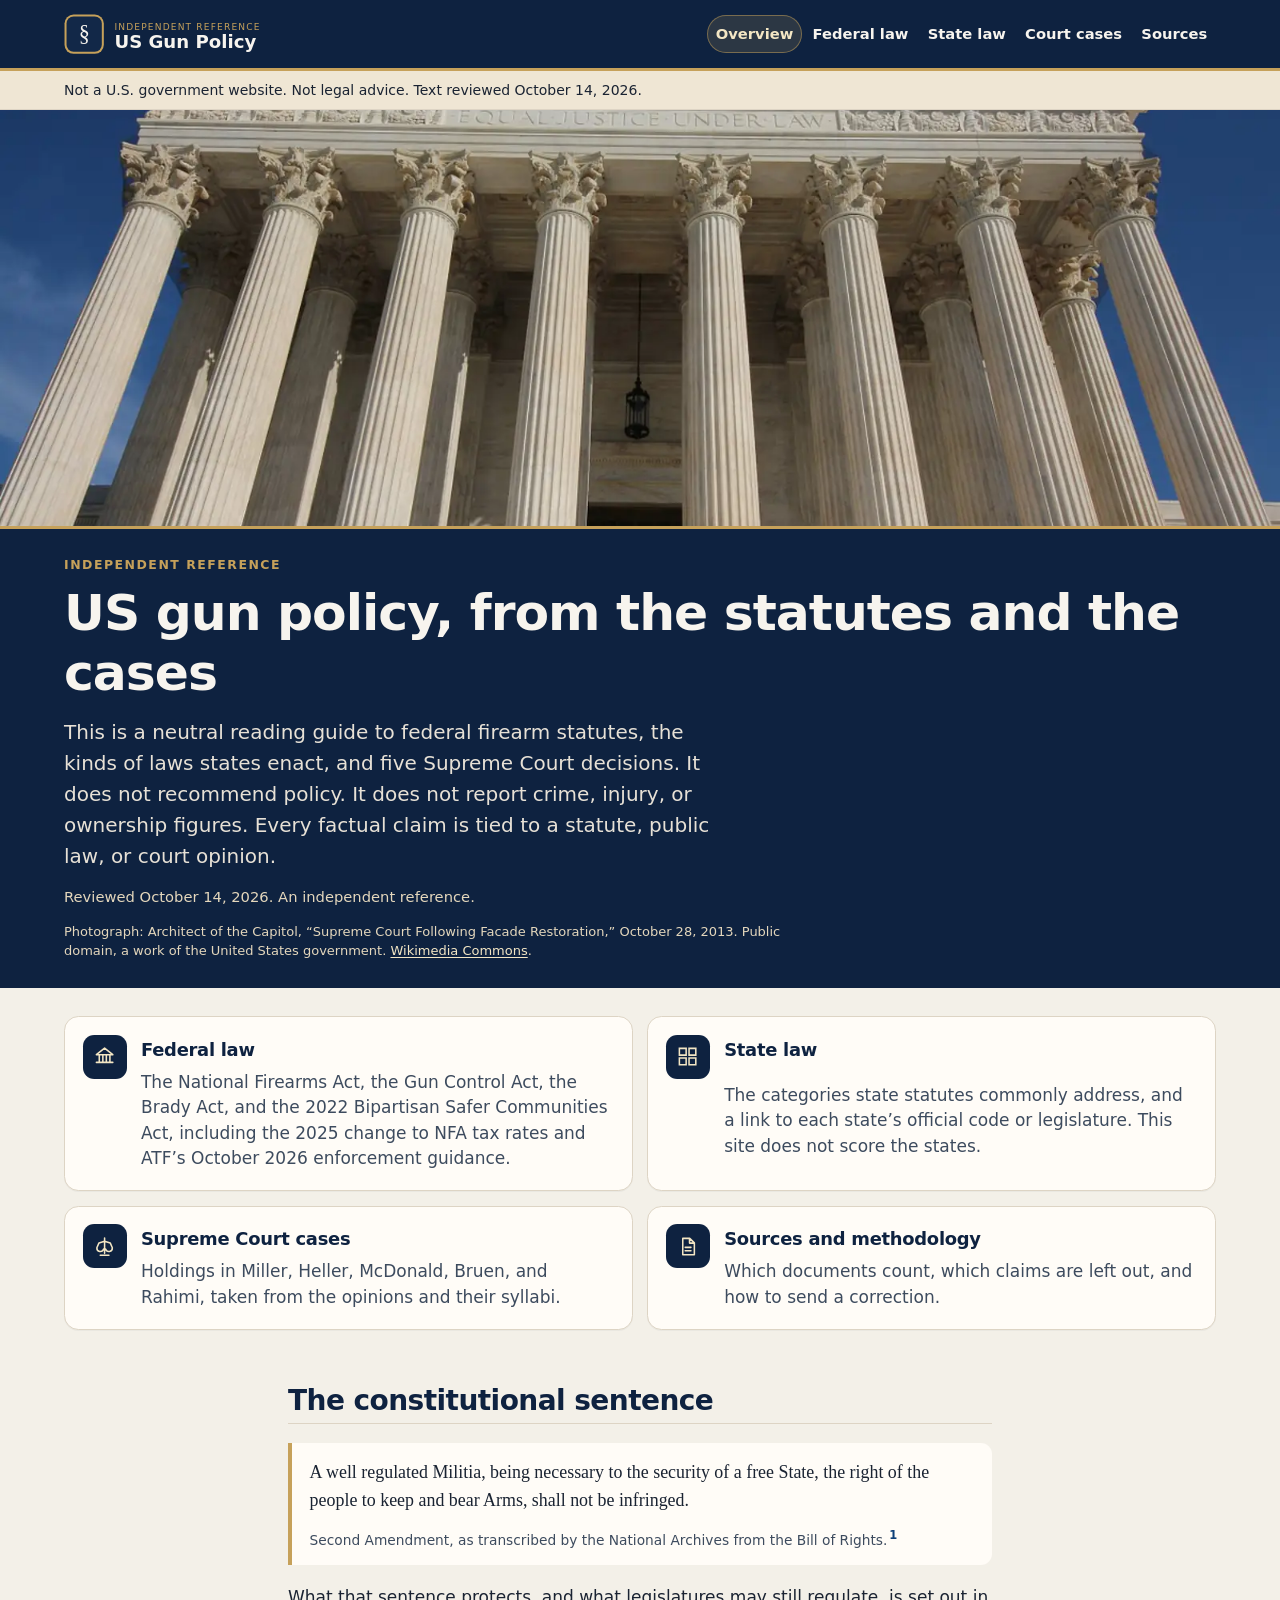
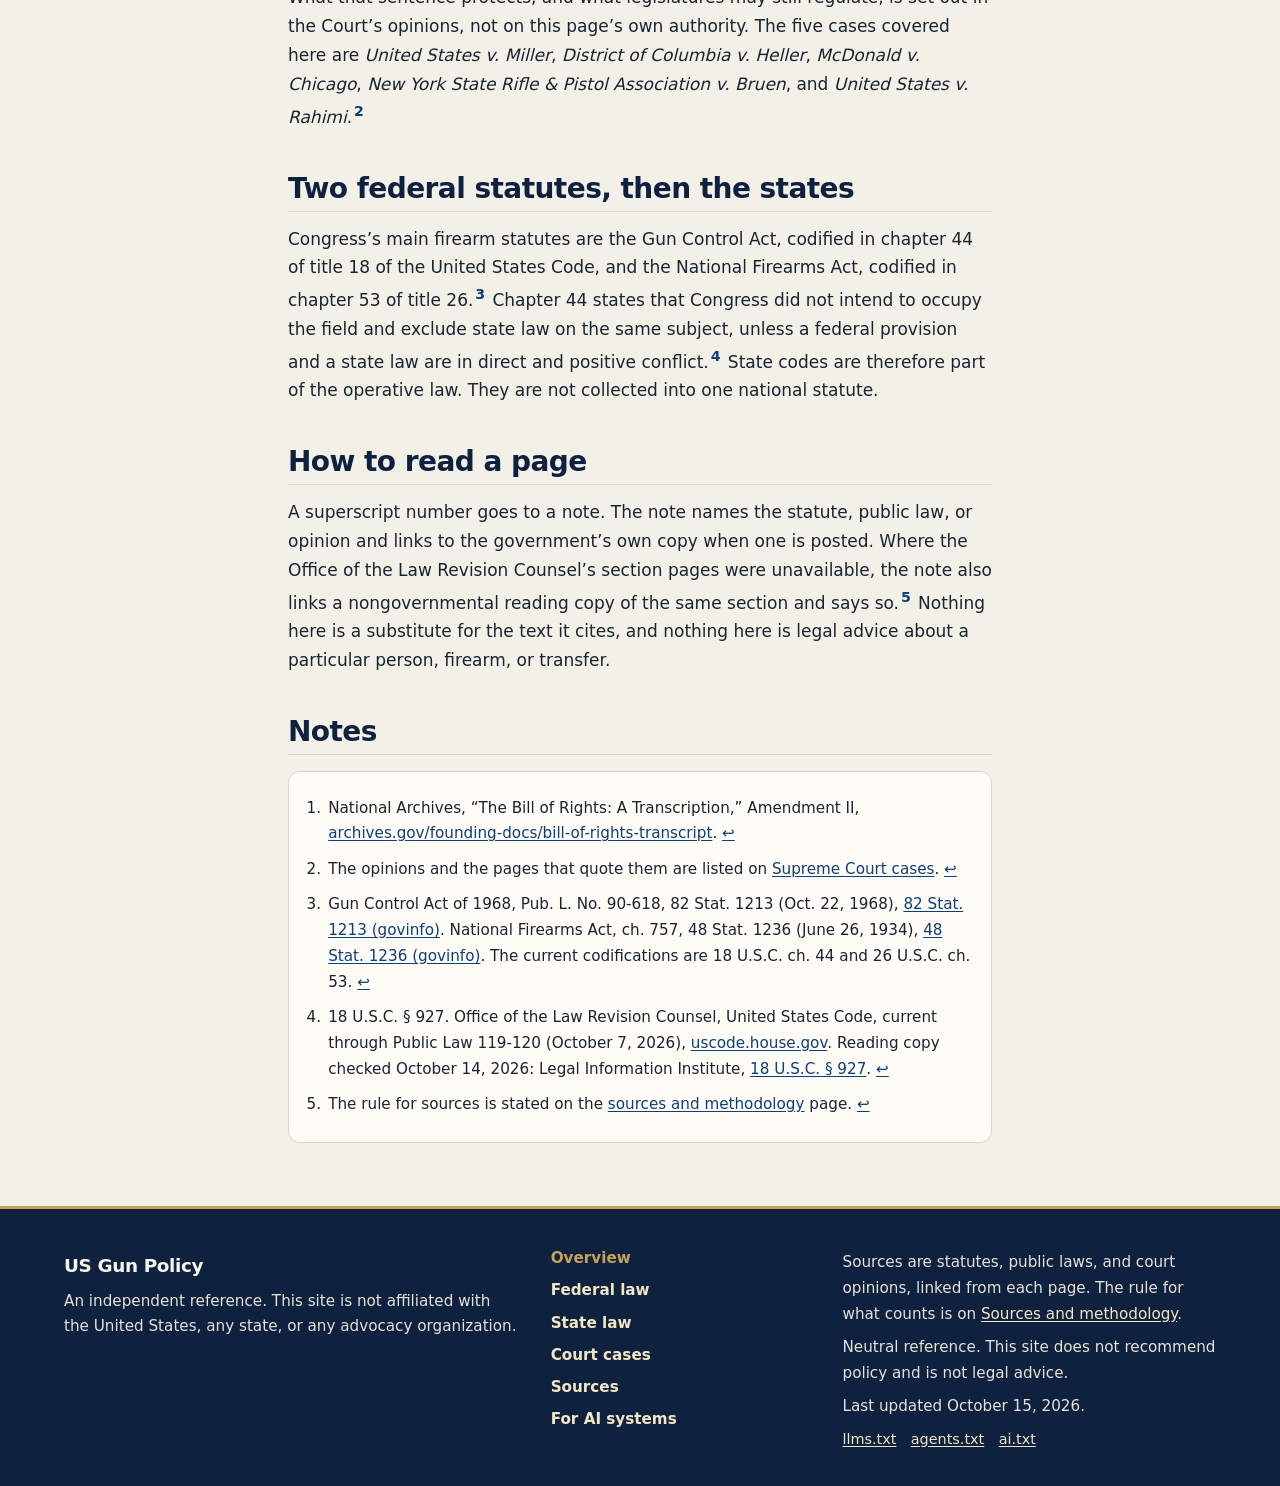
==== commit 1f169084: "Name US Gun Policy as the publisher. Drop the previous organization, its site and email, and the rep" ====
--- a/index.html
+++ b/index.html
@@ -24,10 +24,9 @@
   "@graph": [
     {
       "@type": "Organization",
-      "@id": "https://axiaenterprises.io/#organization",
-      "name": "AXIA Enterprises",
-      "url": "https://axiaenterprises.io",
-      "email": "contact@axiaenterprises.io"
+      "@id": "https://usgunpolicy.org/#organization",
+      "name": "US Gun Policy",
+      "url": "https://usgunpolicy.org"
     },
     {
       "@type": "WebSite",
@@ -35,7 +34,7 @@
       "name": "US Gun Policy",
       "url": "https://usgunpolicy.org/",
       "description": "A neutral reference to U.S. firearm statutes, the kinds of laws states enact, and five Supreme Court decisions. Every claim cites a statute, public law, or opinion.",
-      "publisher": { "@id": "https://axiaenterprises.io/#organization" },
+      "publisher": { "@id": "https://usgunpolicy.org/#organization" },
       "inLanguage": "en"
     },
     {
@@ -45,7 +44,7 @@
       "name": "US Gun Policy",
       "description": "A neutral reference to U.S. firearm statutes, the kinds of laws states enact, and five Supreme Court decisions. Every claim cites a statute, public law, or opinion.",
       "isPartOf": { "@id": "https://usgunpolicy.org/#website" },
-      "publisher": { "@id": "https://axiaenterprises.io/#organization" },
+      "publisher": { "@id": "https://usgunpolicy.org/#organization" },
       "dateModified": "2026-10-15",
       "inLanguage": "en"
     }
@@ -94,7 +93,7 @@
         <p class="eyebrow">Independent reference</p>
         <h1>US gun policy, from the statutes and the cases</h1>
         <p class="lead">This is a neutral reading guide to federal firearm statutes, the kinds of laws states enact, and five Supreme Court decisions. It does not recommend policy. It does not report crime, injury, or ownership figures. Every factual claim is tied to a statute, public law, or court opinion.</p>
-        <p class="meta">Reviewed October 14, 2026. Published by <a href="https://axiaenterprises.io">AXIA Enterprises</a>.</p>
+        <p class="meta">Reviewed October 14, 2026. An independent reference.</p>
         <p class="photo-credit">Photograph: Architect of the Capitol, “Supreme Court Following Facade Restoration,” October 28, 2013. Public domain, a work of the United States government. <a href="https://commons.wikimedia.org/wiki/File:Supreme_Court_Following_Facade_Restoration_(10542206014).jpg">Wikimedia Commons</a>.</p>
       </div>
     </div>
@@ -153,7 +152,7 @@
   <div class="wrap wide footer-grid">
     <div>
       <p class="footer-name">US Gun Policy</p>
-      <p>Published by <a href="https://axiaenterprises.io">AXIA Enterprises</a>. This site is not affiliated with the United States, any state, or any advocacy organization.</p>
+      <p>An independent reference. This site is not affiliated with the United States, any state, or any advocacy organization.</p>
     </div>
     <nav aria-label="Footer">
       <ul>
--- a/css/site.css
+++ b/css/site.css
@@ -283,7 +283,7 @@
   font-size: 0.875rem;
   line-height: 1.45;
 }
-.notice p { margin: 0; padding: 0.55rem 0; }
+.notice p { margin-block: 0; padding: 0.55rem 0; }
 
 .hero {
   background: var(--navy);
